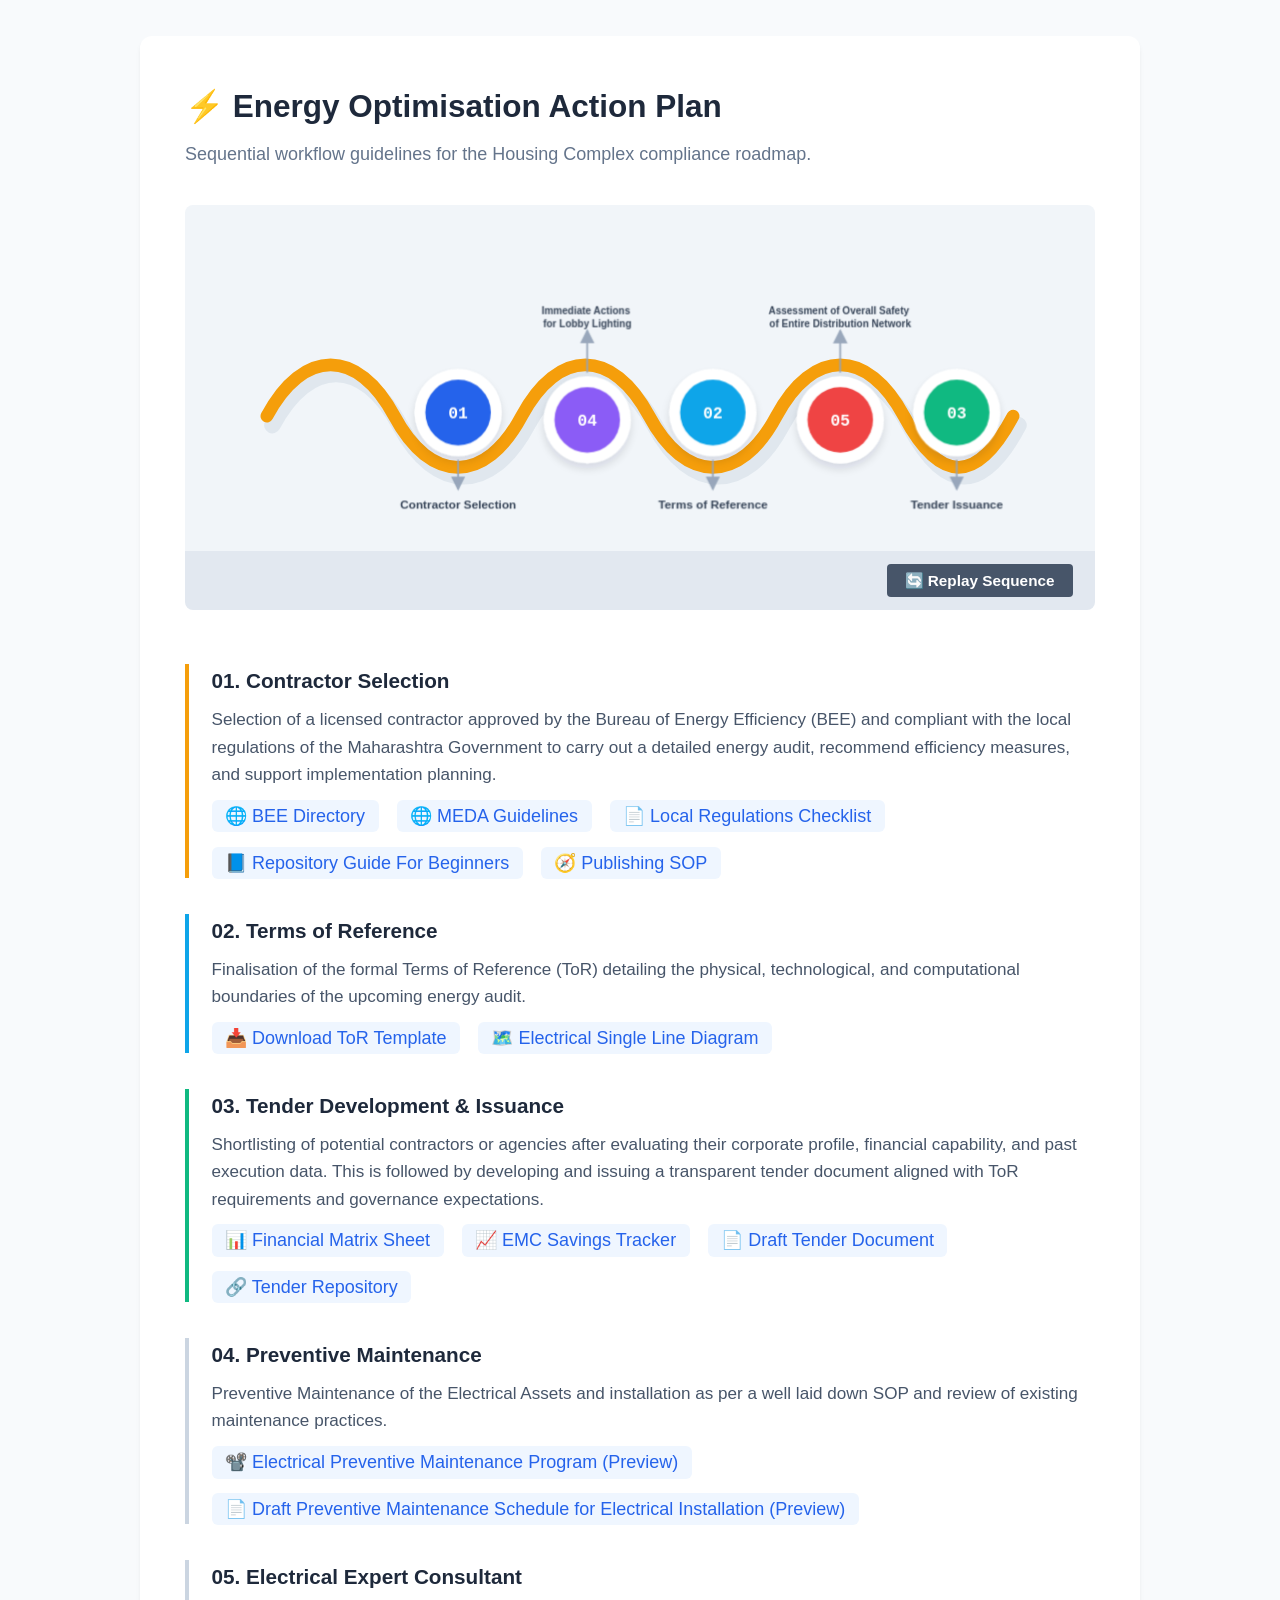
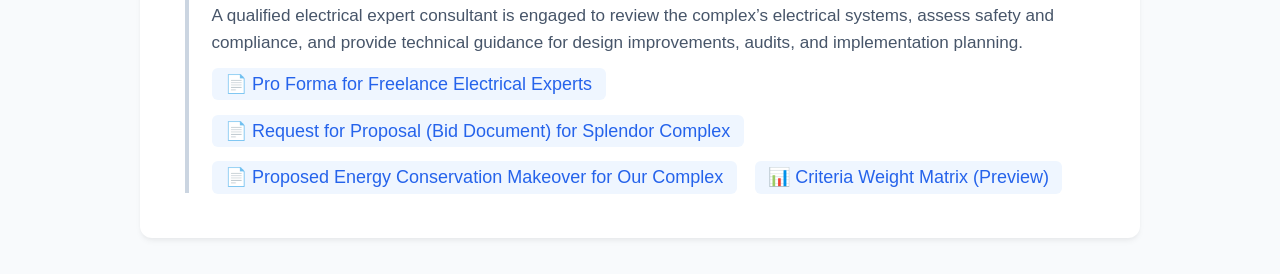
==== index.html @ 807da5ca "Fix missing document links in homepage" ====
<!DOCTYPE html>
<html lang="en">
<head>
  <meta charset="UTF-8">
  <meta name="viewport" content="width=device-width, initial-scale=1.0">
  <meta http-equiv="Content-Security-Policy" content="default-src 'self'; script-src 'self'; style-src 'self'; img-src 'self' data: https:; font-src 'self' data: https:; object-src 'none'; base-uri 'self'; form-action 'self'; frame-ancestors 'none'">
  <meta http-equiv="Referrer-Policy" content="strict-origin-when-cross-origin">
  <meta http-equiv="X-Content-Type-Options" content="nosniff">
  <title>Housing Complex Energy Optimisation Plan</title>
  <link rel="stylesheet" href="./styles.css">
</head>
<body>

  <div class="container">
    <h1>⚡ Energy Optimisation Action Plan</h1>
    <p class="subtitle">Sequential workflow guidelines for the Housing Complex compliance roadmap.</p>

    <!-- Graphic Layout + Controls Wrapper -->
    <div class="graphic-container">
      <div class="graphic-wrapper">
        <svg id="energyWorkflowVisual" xmlns="http://www.w3.org/2000/svg" viewBox="0 0 1000 380">
          <defs>
            <linearGradient id="energyGrad" x1="0%" y1="0%" x2="100%" y2="0%">
              <stop offset="0%" stop-color="#f59e0b" />
              <stop offset="50%" stop-color="#0ea5e9" />
              <stop offset="100%" stop-color="#10b981" />
            </linearGradient>
            <filter id="shadow" x="-20%" y="-20%" width="140%" height="140%">
              <feDropShadow dx="0" dy="6" stdDeviation="5" flood-color="#0f172a" flood-opacity="0.12" />
            </filter>
            <marker id="arrowHead" markerWidth="8" markerHeight="8" refX="7" refY="4" orient="auto">
              <path d="M0,0 L8,4 L0,8 Z" fill="#94a3b8" />
            </marker>
          </defs>

          <path d="M90,220 C130,145 190,145 230,220 C270,295 330,295 370,220 C410,145 470,145 510,220 C550,295 610,295 650,220 C690,145 750,145 790,220 C830,295 870,295 910,220"
            fill="none" stroke="#cbd5e1" stroke-width="18" stroke-linecap="round" stroke-linejoin="round" opacity="0.45" transform="translate(6,22)" />
          <path d="M90,220 C130,145 190,145 230,220 C270,295 330,295 370,220 C410,145 470,145 510,220 C550,295 610,295 650,220 C690,145 750,145 790,220 C830,295 870,295 910,220"
            fill="none" stroke="#f59e0b" stroke-width="14" stroke-linecap="round" stroke-linejoin="round" transform="translate(0,12)" />

          <g transform="translate(300,228)">
            <g id="step1" class="node">
              <circle cx="0" cy="0" r="48" fill="#ffffff" filter="url(#shadow)" />
              <circle cx="0" cy="0" r="36" fill="#2563eb" />
              <text y="2" class="text-num">01</text>
              <line class="desc-arrow" x1="0" y1="52" x2="0" y2="84" />
              <text y="106" class="text-label">Contractor Selection</text>
            </g>
          </g>

          <g transform="translate(580,228)">
            <g id="step2" class="node">
              <circle cx="0" cy="0" r="48" fill="#ffffff" filter="url(#shadow)" />
              <circle cx="0" cy="0" r="36" fill="#0ea5e9" />
              <text y="2" class="text-num">02</text>
              <line class="desc-arrow" x1="0" y1="52" x2="0" y2="84" />
              <text y="106" class="text-label">Terms of Reference</text>
            </g>
          </g>

          <g transform="translate(848,228)">
            <g id="step3" class="node">
              <circle cx="0" cy="0" r="48" fill="#ffffff" filter="url(#shadow)" />
              <circle cx="0" cy="0" r="36" fill="#10b981" />
              <text y="2" class="text-num">03</text>
              <line class="desc-arrow" x1="0" y1="52" x2="0" y2="84" />
              <text y="106" class="text-label">Tender Issuance</text>
            </g>
          </g>

          <g transform="translate(442,236)">
            <g id="step4" class="node">
              <circle cx="0" cy="0" r="48" fill="#ffffff" filter="url(#shadow)" />
              <circle cx="0" cy="0" r="36" fill="#8b5cf6" />
              <text y="2" class="text-num">04</text>
              <line class="desc-arrow" x1="0" y1="-52" x2="0" y2="-98" />
              <text y="-116" class="text-label text-label-small">
                <tspan x="0" dy="0">Immediate Actions</tspan>
                <tspan x="0" dy="14">for Lobby Lighting</tspan>
              </text>
            </g>
          </g>

          <g transform="translate(720,236)">
            <g id="step5" class="node">
              <circle cx="0" cy="0" r="48" fill="#ffffff" filter="url(#shadow)" />
              <circle cx="0" cy="0" r="36" fill="#ef4444" />
              <text y="2" class="text-num">05</text>
              <line class="desc-arrow" x1="0" y1="-52" x2="0" y2="-98" />
              <text y="-116" class="text-label text-label-small">
                <tspan x="0" dy="0">Assessment of Overall Safety</tspan>
                <tspan x="0" dy="14">of Entire Distribution Network</tspan>
              </text>
            </g>
          </g>
        </svg>
      </div>
      <div class="graphic-controls">
        <button id="replayBtn" class="btn-replay">🔄 Replay Sequence</button>
      </div>
    </div>

    <!-- Directory Content Elements -->
    <div class="directory">
      <div class="step-card">
        <div class="step-title">01. Contractor Selection</div>
        <div class="step-scope">Selection of a licensed contractor approved by the Bureau of Energy Efficiency (BEE) and compliant with the local regulations of the Maharashtra Government to carry out a detailed energy audit, recommend efficiency measures, and support implementation planning.</div>
        <ul class="resource-links">
          <li><a href="https://beeindia.gov.in" target="_blank" rel="noopener noreferrer">🌐 BEE Directory</a></li>
          <li><a href="https://maharashtra.gov.in" target="_blank" rel="noopener noreferrer">🌐 MEDA Guidelines</a></li>
          <li><a href="./docs/mh-compliance.md" class="compliance-link">📄 Local Regulations Checklist</a></li>
          <li><a href="./docs/repository-guide.md">📘 Repository Guide For Beginners</a></li>
          <li><a href="./docs/publishing-sop.md">🧭 Publishing SOP</a></li>
        </ul>
      </div>

      <div class="step-card">
        <div class="step-title">02. Terms of Reference</div>
        <div class="step-scope">Finalisation of the formal Terms of Reference (ToR) detailing the physical, technological, and computational boundaries of the upcoming energy audit.</div>
        <ul class="resource-links">
          <li><a href="./templates/tor-template.md">📥 Download ToR Template</a></li>
          <li><a href="./maps/electrical-sld.md">🗺️ Electrical Single Line Diagram</a></li>
        </ul>
      </div>

      <div class="step-card">
        <div class="step-title">03. Tender Development &amp; Issuance</div>
        <div class="step-scope">Shortlisting of potential contractors or agencies after evaluating their corporate profile, financial capability, and past execution data. This is followed by developing and issuing a transparent tender document aligned with ToR requirements and governance expectations.</div>
        <ul class="resource-links">
          <li><a href="./sheets/evaluation-matrix.html">📊 Financial Matrix Sheet</a></li>
          <li><a href="./sheets/EMC_Savings_Tracker.csv">📈 EMC Savings Tracker</a></li>
          <li><a href="./docs/draft-tender.md">📄 Draft Tender Document</a></li>
          <li><a href="https://github.com/deepakmalaysia-pixel/deepakOSEMC" target="_blank" rel="noopener noreferrer">🔗 Tender Repository</a></li>
        </ul>
      </div>

      <div class="step-card">
        <div class="step-title">04. Preventive Maintenance</div>
        <div class="step-scope">Preventive Maintenance of the Electrical Assets and installation as per a well laid down SOP and review of existing maintenance practices.</div>
        <ul class="resource-links">
          <li><a href="https://view.officeapps.live.com/op/view.aspx?src=https%3A%2F%2Fraw.githubusercontent.com%2Fdeepakmalaysia-pixel%2FdeepakOSEMC%2Fmain%2Fpresentations%2FElectrical%2520Preventive%2520Maintenance%2520Program.pptx" target="_blank" rel="noopener noreferrer">📽️ Electrical Preventive Maintenance Program (Preview)</a></li>
          <li><a href="https://view.officeapps.live.com/op/view.aspx?src=https%3A%2F%2Fraw.githubusercontent.com%2Fdeepakmalaysia-pixel%2FdeepakOSEMC%2Fmain%2Fpresentations%2FPreventive%2520Maintenance%2520Schedule%2520of%2520Electrical%2520Installation.docx" target="_blank" rel="noopener noreferrer">📄 Draft Preventive Maintenance Schedule for Electrical Installation (Preview)</a></li>
        </ul>
      </div>

      <div class="step-card">
        <div class="step-title">05. Electrical Expert Consultant</div>
        <div class="step-scope">A qualified electrical expert consultant is engaged to review the complex’s electrical systems, assess safety and compliance, and provide technical guidance for design improvements, audits, and implementation planning.</div>
        <ul class="resource-links">
          <li><a href="./Pro%20Forma%20for%20Freelance%20Electrical%20Experts.pdf">📄 Pro Forma for Freelance Electrical Experts</a></li>
          <li><a href="./Request%20for%20Proposal%20(Bid%20Document)%20for%20Splendor%20Complex.docx">📄 Request for Proposal (Bid Document) for Splendor Complex</a></li>
          <li><a href="./%F0%9F%8F%A2%20Proposed%20Energy%20Conservation%20Makeover%20for%20Our%20Complex.docx">📄 Proposed Energy Conservation Makeover for Our Complex</a></li>
          <li><a href="./sheets/evaluation-matrix.html">📊 Criteria Weight Matrix (Preview)</a></li>
        </ul>
      </div>
    </div>
  </div>

  <script src="./script.js"></script>
</body>
</html>
---- styles.css ----
:root {
  --color-primary: #1e293b;
  --color-text: #334155;
  --color-bg: #f8fafc;
  --color-card-bg: #ffffff;
  --font-stack: -apple-system, BlinkMacSystemFont, 'Segoe UI', Roboto, Helvetica, Arial, sans-serif;
}

html {
  font-size: 18px;
}

* {
  box-sizing: border-box;
  margin: 0;
  padding: 0;
}

body {
  font-family: var(--font-stack);
  background-color: var(--color-bg);
  color: var(--color-text);
  line-height: 1.6;
  padding: 2rem 1rem;
}

.container {
  max-width: 1000px;
  margin: 0 auto;
  background: var(--color-card-bg);
  padding: 2.5rem;
  border-radius: 12px;
  box-shadow: 0 4px 6px -1px rgba(0, 0, 0, 0.05), 0 2px 4px -1px rgba(0, 0, 0, 0.03);
}

h1 {
  color: var(--color-primary);
  font-size: 1.75rem;
  font-weight: 700;
  margin-bottom: 0.5rem;
}

.subtitle {
  color: #64748b;
  font-size: 1rem;
  margin-bottom: 2rem;
}

.graphic-container {
  margin-bottom: 3rem;
}

.graphic-wrapper {
  width: 100%;
  position: relative;
  background: #f1f5f9;
  border-radius: 8px 8px 0 0;
  overflow: hidden;
}

.graphic-wrapper svg {
  display: block;
  width: 100%;
  height: auto;
}

.graphic-controls {
  background: #e2e8f0;
  padding: 0.75rem 1.25rem;
  border-radius: 0 0 8px 8px;
  display: flex;
  justify-content: flex-end;
}

.btn-replay {
  background: #475569;
  color: #ffffff;
  border: none;
  padding: 0.4rem 1rem;
  font-size: 0.85rem;
  font-weight: 600;
  border-radius: 4px;
  cursor: pointer;
  display: inline-flex;
  align-items: center;
  gap: 0.35rem;
  transition: background 0.1s ease;
}

.btn-replay:hover {
  background: #334155;
}

@keyframes popIn {
  0% { transform: scale(0); opacity: 0; }
  60% { transform: scale(1.05); opacity: 1; }
  100% { transform: scale(1); opacity: 1; }
}

@keyframes numIn {
  from { opacity: 0; }
  to { opacity: 1; }
}

.node {
  transform-box: fill-box;
  transform-origin: center center;
  opacity: 0;
}

.animate-step-1 { animation: popIn 0.55s cubic-bezier(0.25, 1, 0.5, 1) 0.15s forwards; }
.animate-step-2 { animation: popIn 0.55s cubic-bezier(0.25, 1, 0.5, 1) 1.15s forwards; }
.animate-step-3 { animation: popIn 0.55s cubic-bezier(0.25, 1, 0.5, 1) 2.15s forwards; }
.animate-step-4 { animation: popIn 0.55s cubic-bezier(0.25, 1, 0.5, 1) 3.15s forwards; }
.animate-step-5 { animation: popIn 0.55s cubic-bezier(0.25, 1, 0.5, 1) 4.15s forwards; }
.animate-step-1 .text-num { animation: numIn 0.09s linear 0.15s forwards; }
.animate-step-2 .text-num { animation: numIn 0.09s linear 1.15s forwards; }
.animate-step-3 .text-num { animation: numIn 0.09s linear 2.15s forwards; }
.animate-step-4 .text-num { animation: numIn 0.09s linear 3.15s forwards; }
.animate-step-5 .text-num { animation: numIn 0.09s linear 4.15s forwards; }

.text-label {
  font-family: var(--font-stack);
  font-size: 13px;
  font-weight: 600;
  fill: #334155;
  text-anchor: middle;
}

.text-label-small {
  font-size: 11px;
}

.desc-arrow {
  stroke: #94a3b8;
  stroke-width: 2;
  opacity: 0.95;
  marker-end: url(#arrowHead);
}

.anchor-line {
  stroke: #94a3b8;
  stroke-width: 2;
  opacity: 0.85;
}

.text-num {
  font-family: monospace;
  font-size: 18px;
  font-weight: bold;
  fill: #ffffff;
  text-anchor: middle;
  dominant-baseline: middle;
  opacity: 0;
}

.directory {
  display: flex;
  flex-direction: column;
  gap: 2rem;
}

.step-card {
  border-left: 4px solid #cbd5e1;
  padding-left: 1.25rem;
}

.step-card:nth-of-type(1) { border-left-color: #f59e0b; }
.step-card:nth-of-type(2) { border-left-color: #0ea5e9; }
.step-card:nth-of-type(3) { border-left-color: #10b981; }

.step-title {
  font-size: 1.15rem;
  font-weight: 600;
  color: var(--color-primary);
  margin-bottom: 0.5rem;
}

.step-scope {
  font-size: 0.95rem;
  margin-bottom: 0.75rem;
  color: #475569;
}

.resource-links {
  list-style: none;
  display: flex;
  flex-wrap: wrap;
  gap: 1rem;
}

.resource-links li a {
  font-size: 1rem;
  color: #2563eb;
  text-decoration: none;
  background: #eff6ff;
  padding: 0.35rem 0.75rem;
  border-radius: 6px;
  font-weight: 500;
  transition: all 0.1s ease;
}

.compliance-link {
  font-size: 1.18rem;
  font-weight: 700;
  padding: 0.45rem 0.9rem;
}

.resource-links li a:hover {
  background: #dbeafe;
  color: #1d4ed8;
}
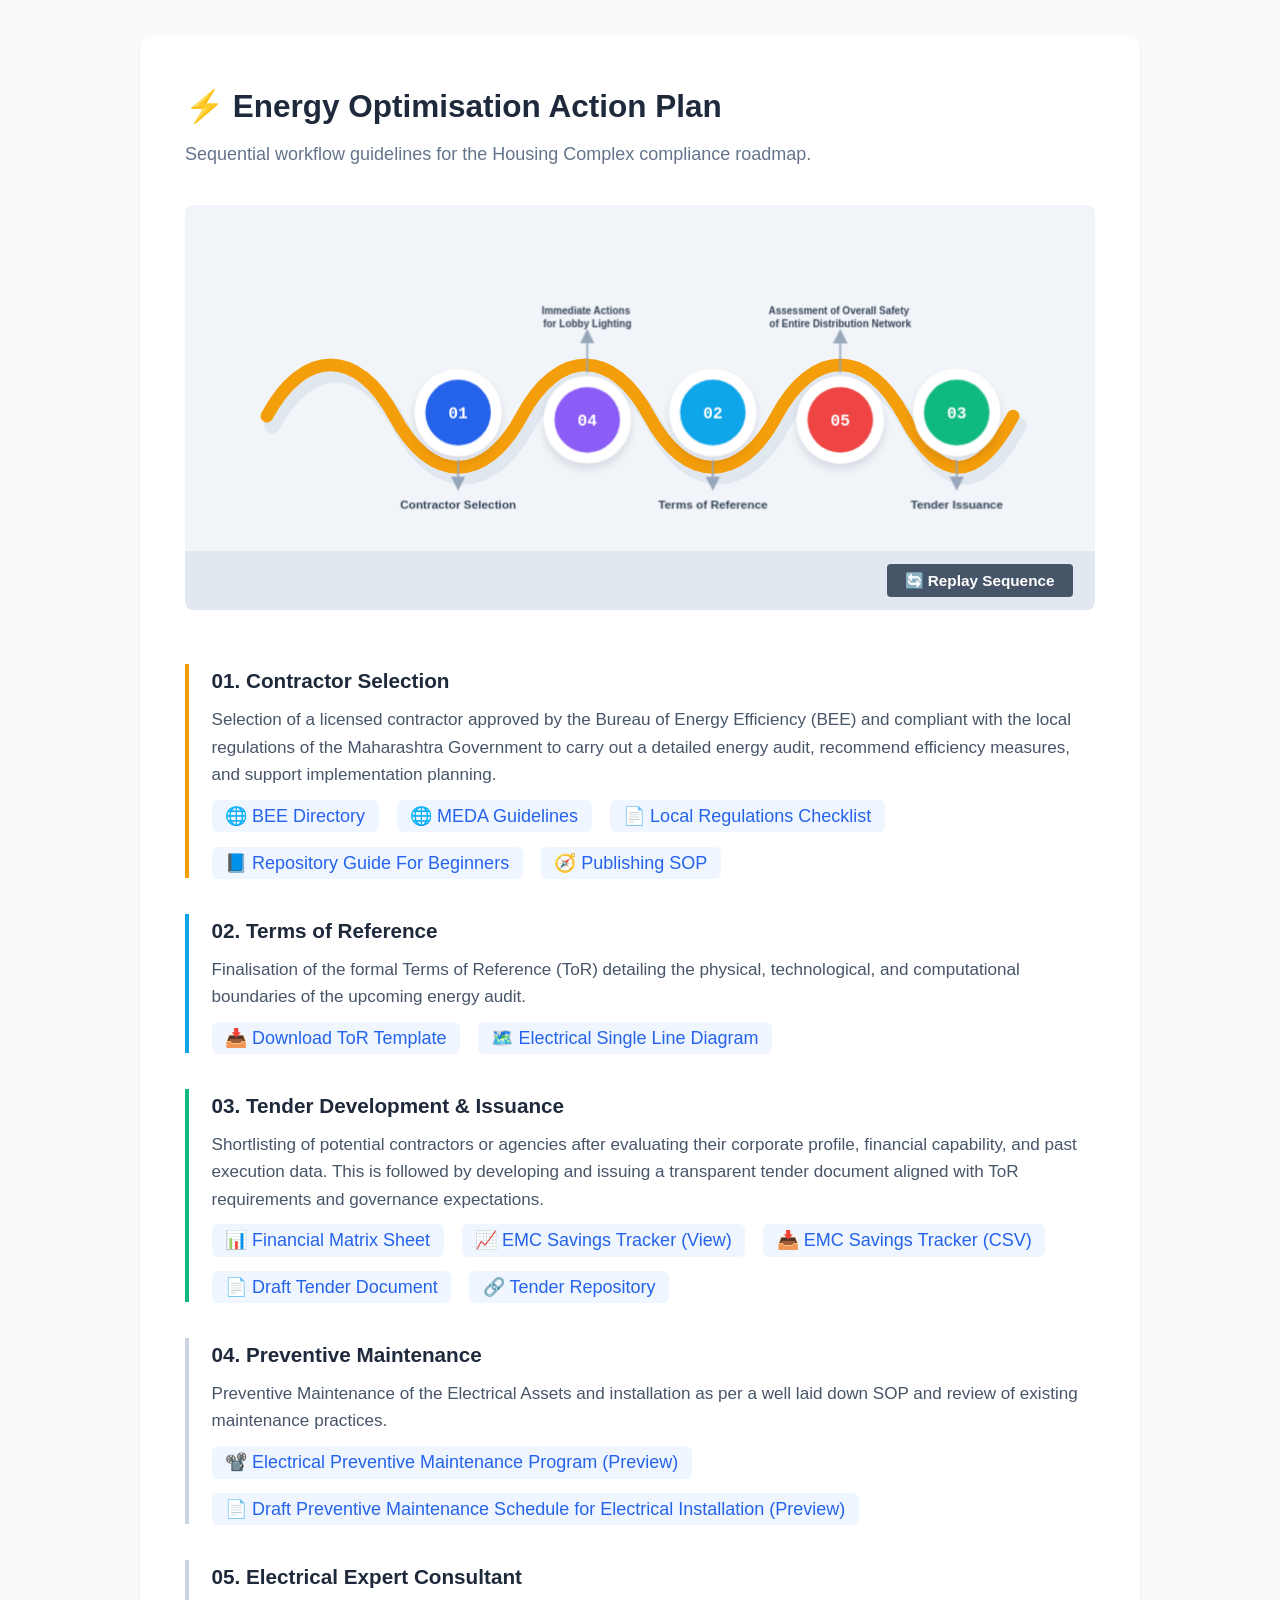
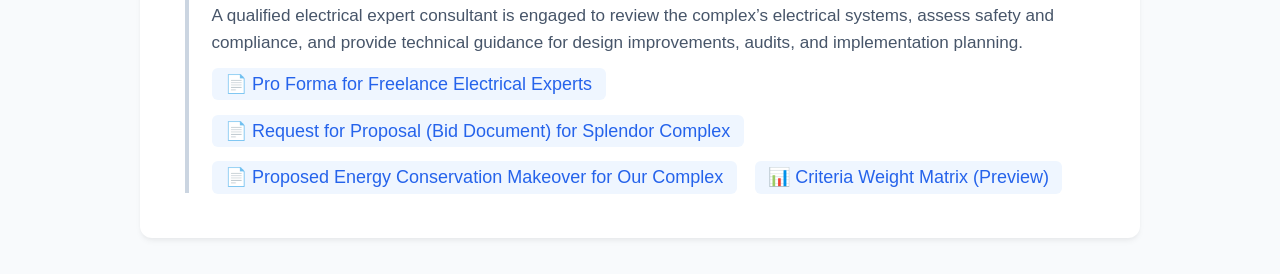
==== commit 1f004008: "Add browser view for EMC tracker and update link" ====
--- a/index.html
+++ b/index.html
@@ -128,7 +128,8 @@
         <div class="step-scope">Shortlisting of potential contractors or agencies after evaluating their corporate profile, financial capability, and past execution data. This is followed by developing and issuing a transparent tender document aligned with ToR requirements and governance expectations.</div>
         <ul class="resource-links">
           <li><a href="./sheets/evaluation-matrix.html">📊 Financial Matrix Sheet</a></li>
-          <li><a href="./sheets/EMC_Savings_Tracker.csv">📈 EMC Savings Tracker</a></li>
+          <li><a href="./sheets/EMC_Savings_Tracker.html">📈 EMC Savings Tracker (View)</a></li>
+          <li><a href="./sheets/EMC_Savings_Tracker.csv">📥 EMC Savings Tracker (CSV)</a></li>
           <li><a href="./docs/draft-tender.md">📄 Draft Tender Document</a></li>
           <li><a href="https://github.com/deepakmalaysia-pixel/deepakOSEMC" target="_blank" rel="noopener noreferrer">🔗 Tender Repository</a></li>
         </ul>
@@ -148,8 +149,8 @@
         <div class="step-scope">A qualified electrical expert consultant is engaged to review the complex’s electrical systems, assess safety and compliance, and provide technical guidance for design improvements, audits, and implementation planning.</div>
         <ul class="resource-links">
           <li><a href="./Pro%20Forma%20for%20Freelance%20Electrical%20Experts.pdf">📄 Pro Forma for Freelance Electrical Experts</a></li>
-          <li><a href="./Request%20for%20Proposal%20(Bid%20Document)%20for%20Splendor%20Complex.docx">📄 Request for Proposal (Bid Document) for Splendor Complex</a></li>
-          <li><a href="./%F0%9F%8F%A2%20Proposed%20Energy%20Conservation%20Makeover%20for%20Our%20Complex.docx">📄 Proposed Energy Conservation Makeover for Our Complex</a></li>
+          <li><a href="./Request%20for%20Proposal%20(Bid%20Document)%20for%20Splendor%20Complex).pdf">📄 Request for Proposal (Bid Document) for Splendor Complex</a></li>
+          <li><a href="./Proposed%20Energy%20Conservation%20Makeover%20for%20Our%20Complex.pdf">📄 Proposed Energy Conservation Makeover for Our Complex</a></li>
           <li><a href="./sheets/evaluation-matrix.html">📊 Criteria Weight Matrix (Preview)</a></li>
         </ul>
       </div>
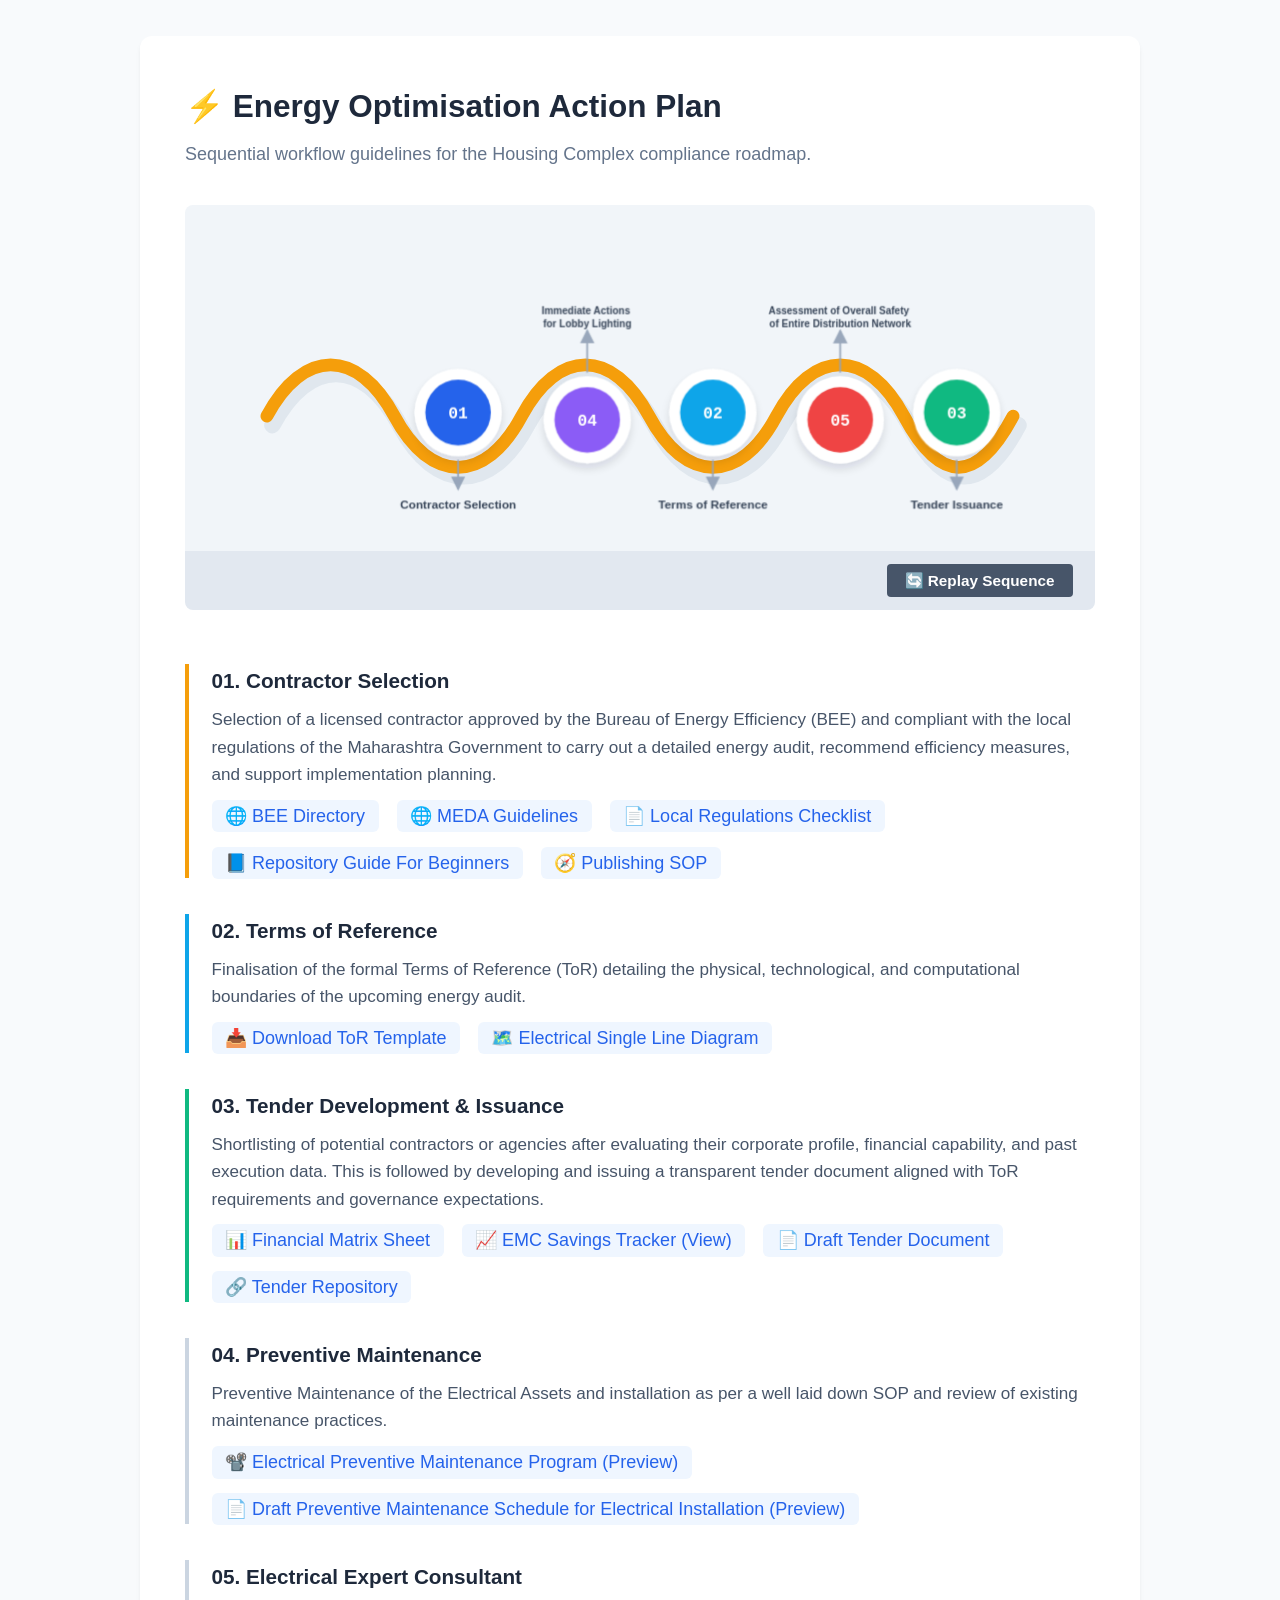
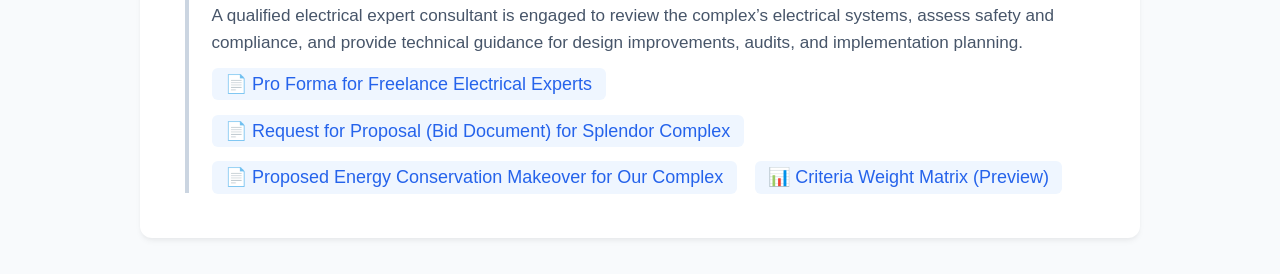
==== commit 734404b1: "Remove tracker CSV link and redundant CSV copy" ====
--- a/index.html
+++ b/index.html
@@ -129,7 +129,6 @@
         <ul class="resource-links">
           <li><a href="./sheets/evaluation-matrix.html">📊 Financial Matrix Sheet</a></li>
           <li><a href="./sheets/EMC_Savings_Tracker.html">📈 EMC Savings Tracker (View)</a></li>
-          <li><a href="./sheets/EMC_Savings_Tracker.csv">📥 EMC Savings Tracker (CSV)</a></li>
           <li><a href="./docs/draft-tender.md">📄 Draft Tender Document</a></li>
           <li><a href="https://github.com/deepakmalaysia-pixel/deepakOSEMC" target="_blank" rel="noopener noreferrer">🔗 Tender Repository</a></li>
         </ul>
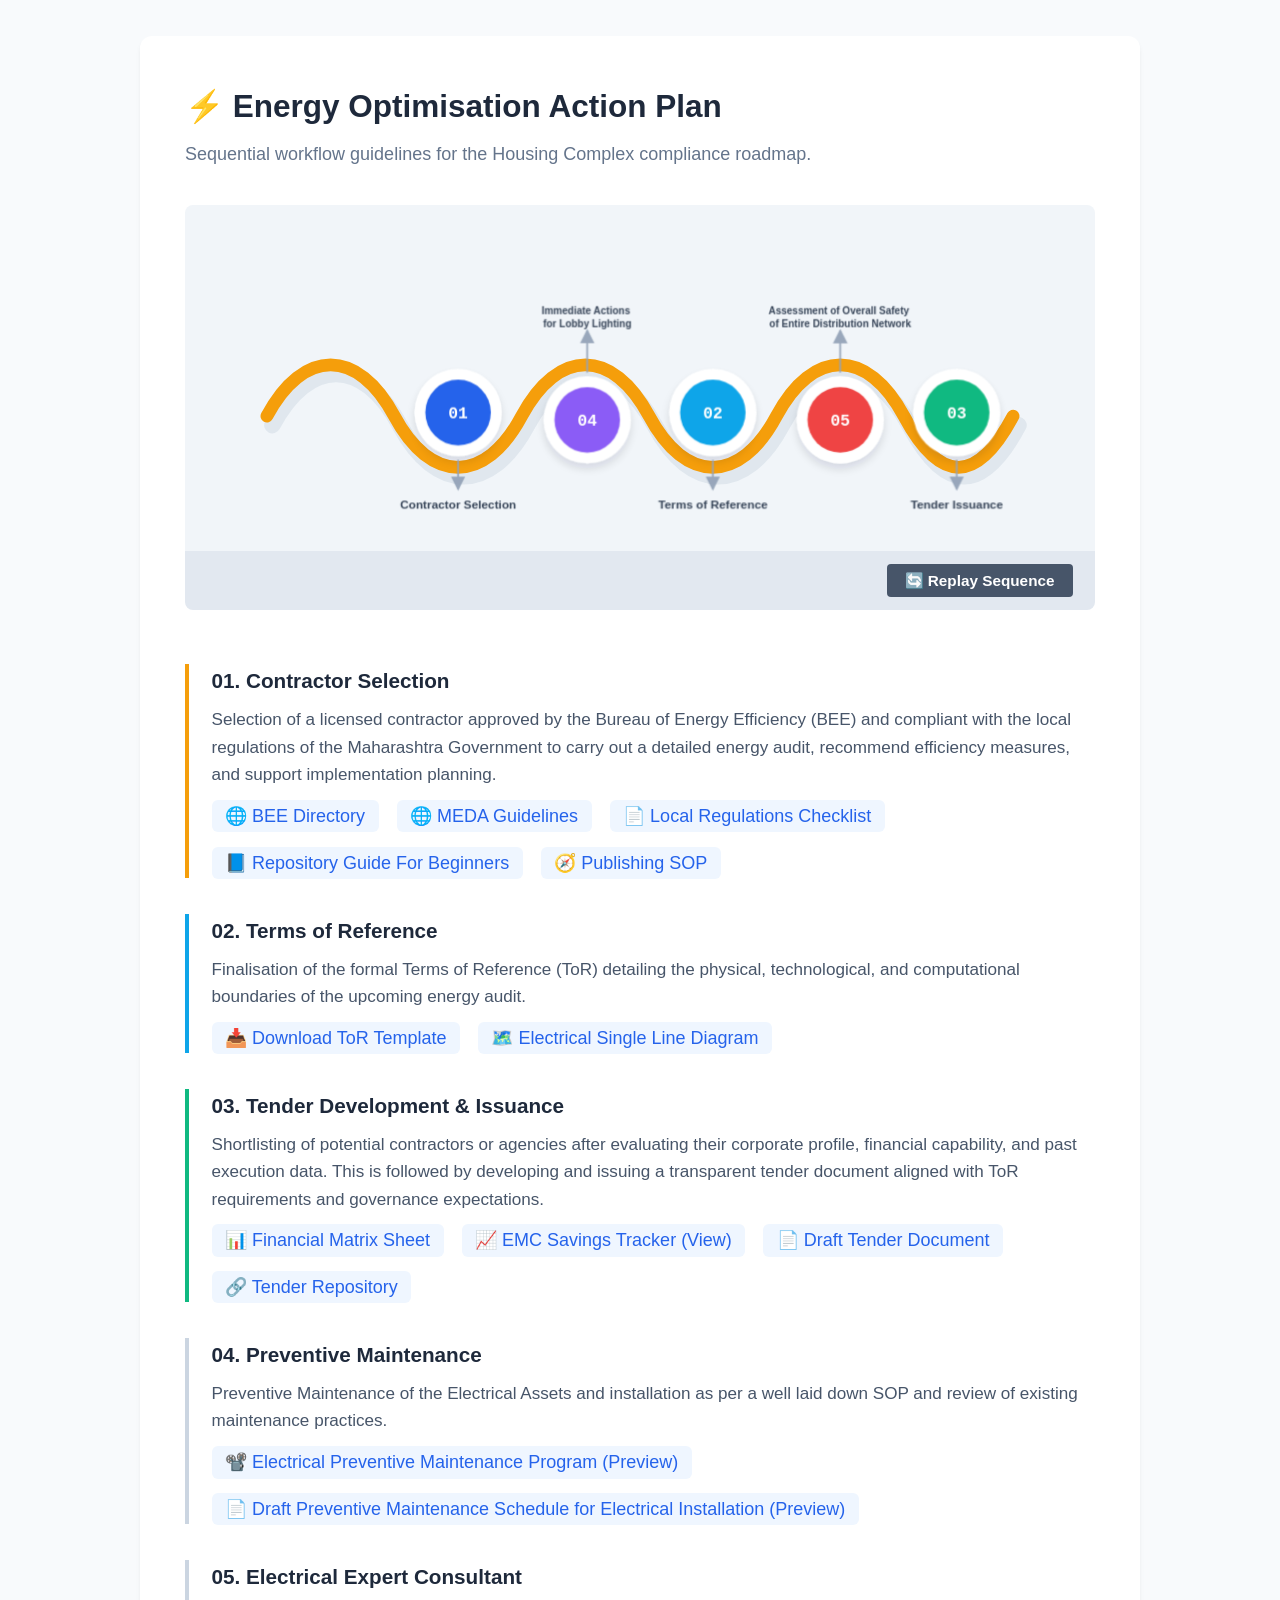
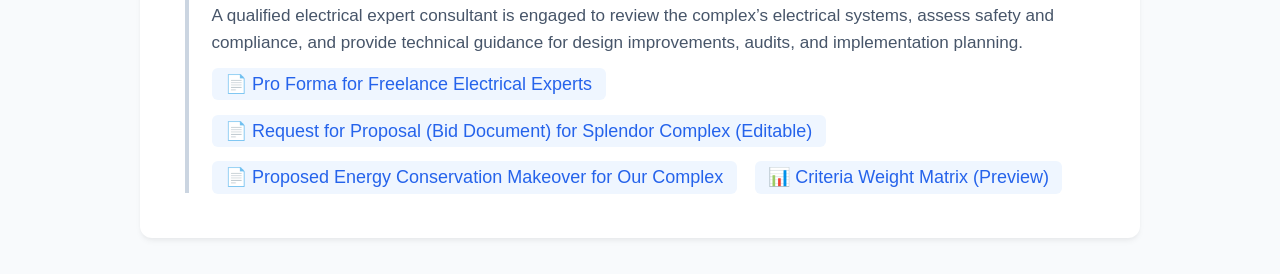
==== commit 86ab4eec: "" ====
--- a/index.html
+++ b/index.html
@@ -148,7 +148,7 @@
         <div class="step-scope">A qualified electrical expert consultant is engaged to review the complex’s electrical systems, assess safety and compliance, and provide technical guidance for design improvements, audits, and implementation planning.</div>
         <ul class="resource-links">
           <li><a href="./Pro%20Forma%20for%20Freelance%20Electrical%20Experts.pdf">📄 Pro Forma for Freelance Electrical Experts</a></li>
-          <li><a href="./Request%20for%20Proposal%20(Bid%20Document)%20for%20Splendor%20Complex).pdf">📄 Request for Proposal (Bid Document) for Splendor Complex</a></li>
+          <li><a href="./Request%20for%20Proposal%20(Bid%20Document)%20for%20Splendor%20Complex.docx">📄 Request for Proposal (Bid Document) for Splendor Complex (Editable)</a></li>
           <li><a href="./Proposed%20Energy%20Conservation%20Makeover%20for%20Our%20Complex.pdf">📄 Proposed Energy Conservation Makeover for Our Complex</a></li>
           <li><a href="./sheets/evaluation-matrix.html">📊 Criteria Weight Matrix (Preview)</a></li>
         </ul>
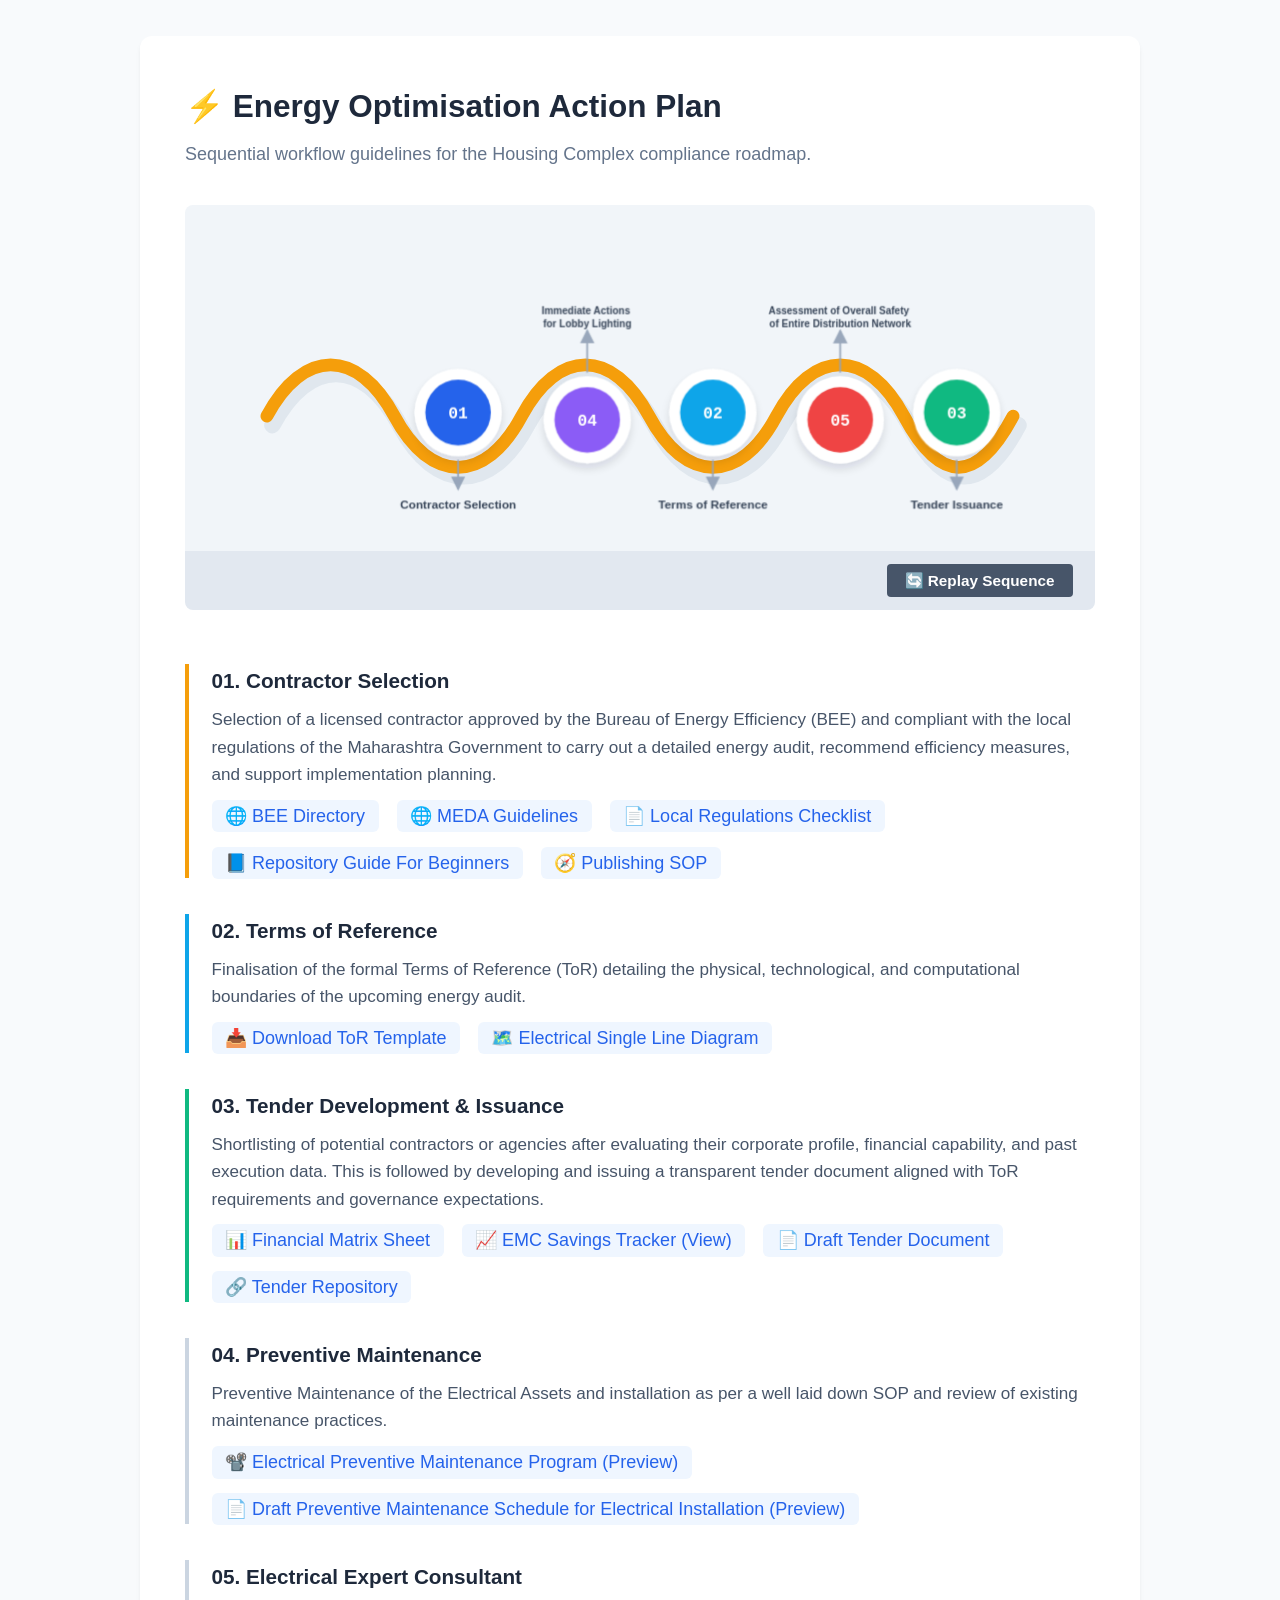
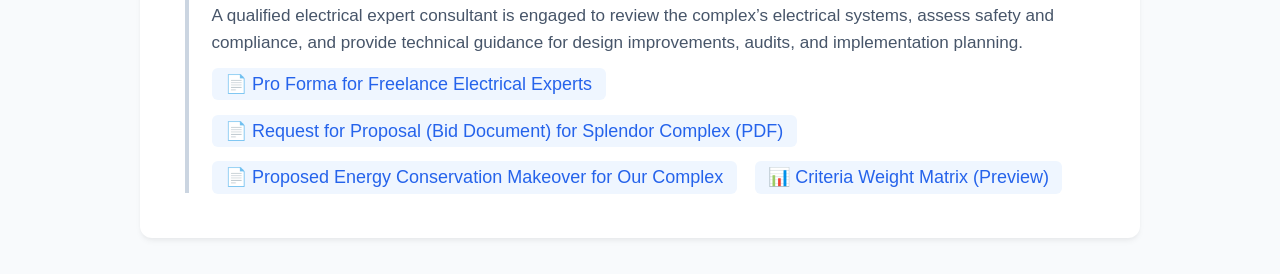
==== commit 389d4fc2: "Update Splendor proposal links to PDF" ====
--- a/index.html
+++ b/index.html
@@ -148,7 +148,7 @@
         <div class="step-scope">A qualified electrical expert consultant is engaged to review the complex’s electrical systems, assess safety and compliance, and provide technical guidance for design improvements, audits, and implementation planning.</div>
         <ul class="resource-links">
           <li><a href="./Pro%20Forma%20for%20Freelance%20Electrical%20Experts.pdf">📄 Pro Forma for Freelance Electrical Experts</a></li>
-          <li><a href="./Request%20for%20Proposal%20(Bid%20Document)%20for%20Splendor%20Complex.docx">📄 Request for Proposal (Bid Document) for Splendor Complex (Editable)</a></li>
+          <li><a href="./Request%20for%20Proposal%20(Bid%20Document)%20for%20Splendor%20Complex.pdf">📄 Request for Proposal (Bid Document) for Splendor Complex (PDF)</a></li>
           <li><a href="./Proposed%20Energy%20Conservation%20Makeover%20for%20Our%20Complex.pdf">📄 Proposed Energy Conservation Makeover for Our Complex</a></li>
           <li><a href="./sheets/evaluation-matrix.html">📊 Criteria Weight Matrix (Preview)</a></li>
         </ul>
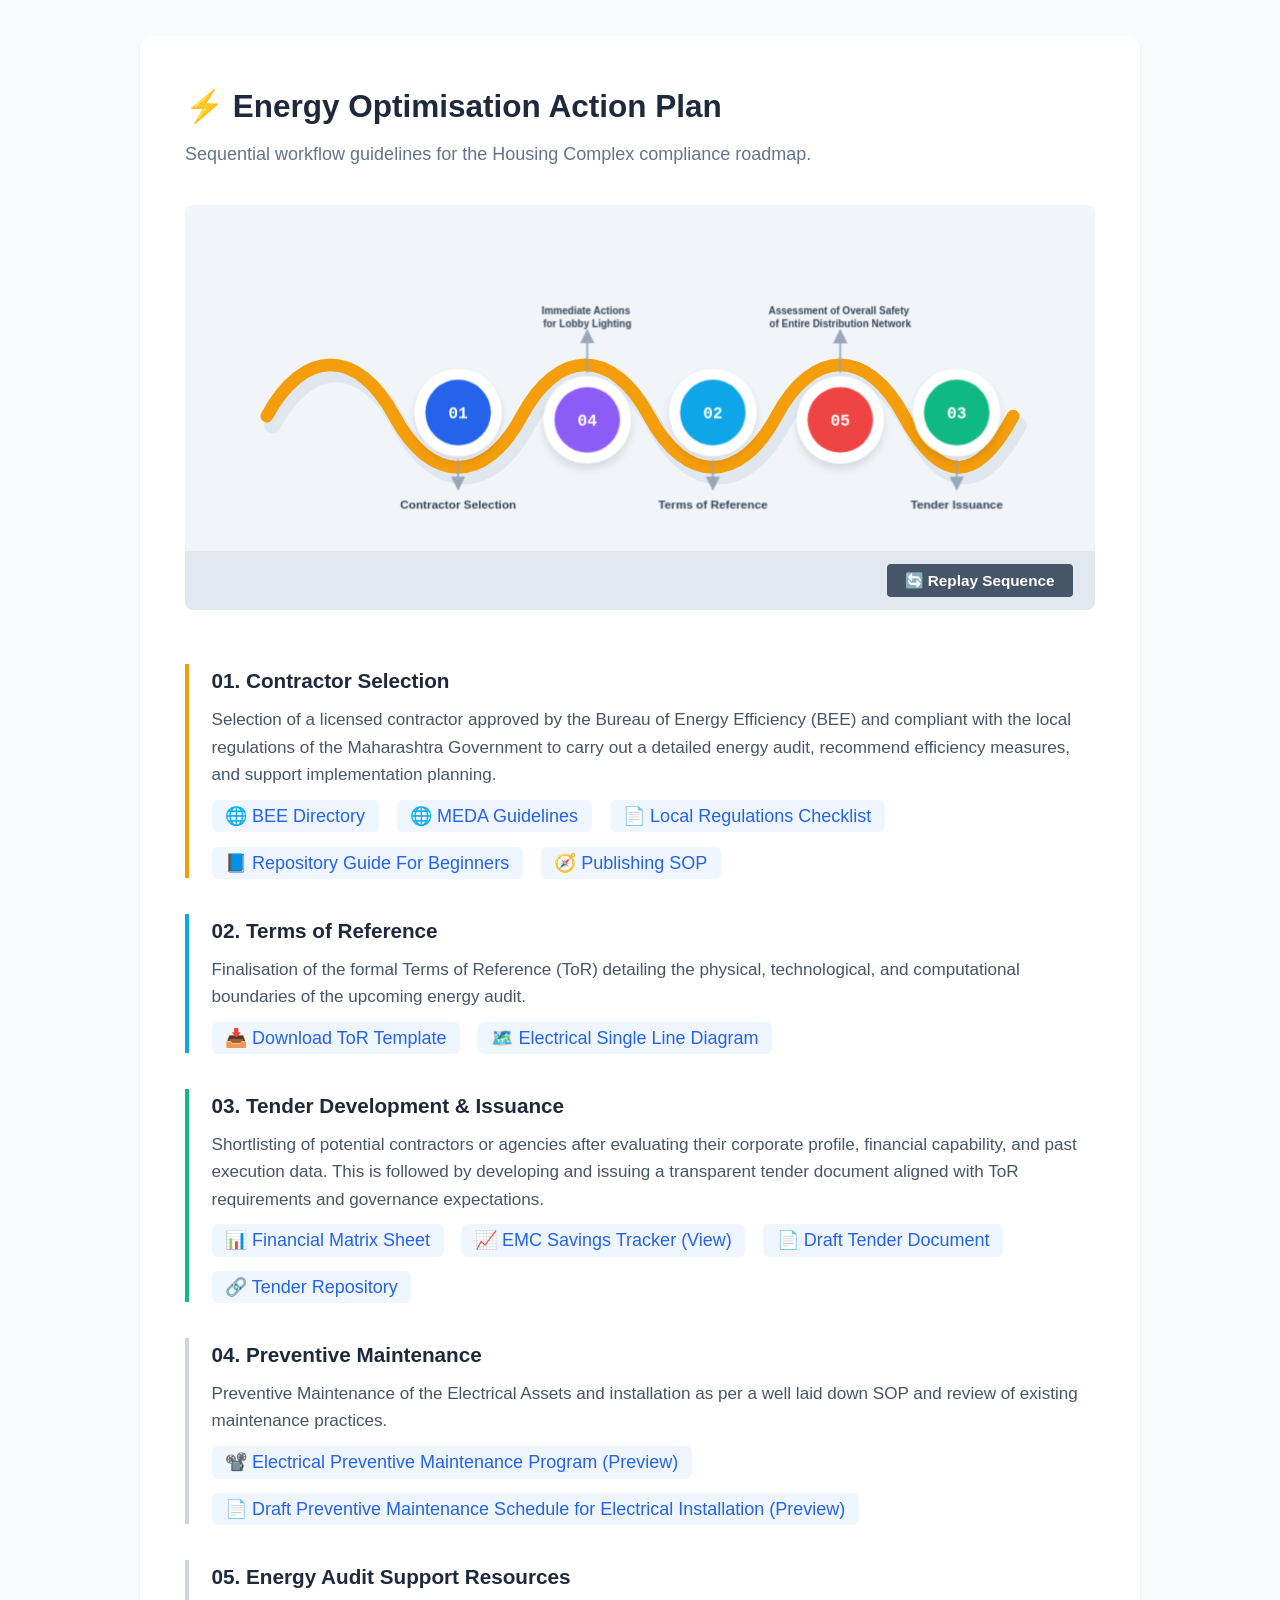
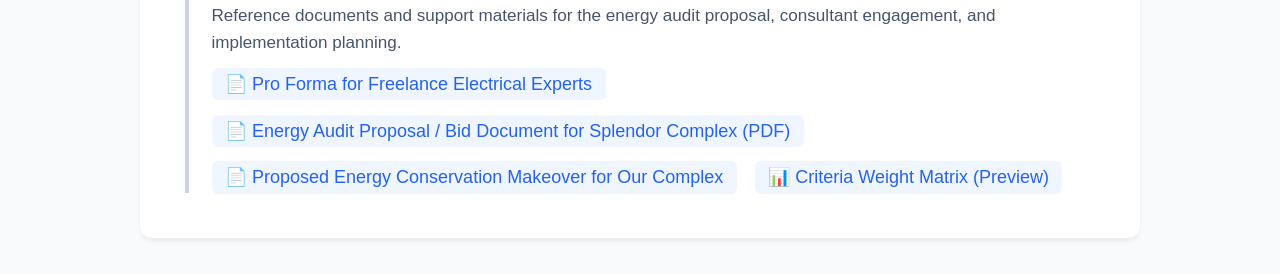
==== commit a6547c5c: "Update Energy Audit proposal wording" ====
--- a/index.html
+++ b/index.html
@@ -144,11 +144,11 @@
       </div>
 
       <div class="step-card">
-        <div class="step-title">05. Electrical Expert Consultant</div>
-        <div class="step-scope">A qualified electrical expert consultant is engaged to review the complex’s electrical systems, assess safety and compliance, and provide technical guidance for design improvements, audits, and implementation planning.</div>
+        <div class="step-title">05. Energy Audit Support Resources</div>
+        <div class="step-scope">Reference documents and support materials for the energy audit proposal, consultant engagement, and implementation planning.</div>
         <ul class="resource-links">
           <li><a href="./Pro%20Forma%20for%20Freelance%20Electrical%20Experts.pdf">📄 Pro Forma for Freelance Electrical Experts</a></li>
-          <li><a href="./Request%20for%20Proposal%20(Bid%20Document)%20for%20Splendor%20Complex.pdf">📄 Request for Proposal (Bid Document) for Splendor Complex (PDF)</a></li>
+          <li><a href="./Request%20for%20Proposal%20(Bid%20Document)%20for%20Splendor%20Complex.pdf">📄 Energy Audit Proposal / Bid Document for Splendor Complex (PDF)</a></li>
           <li><a href="./Proposed%20Energy%20Conservation%20Makeover%20for%20Our%20Complex.pdf">📄 Proposed Energy Conservation Makeover for Our Complex</a></li>
           <li><a href="./sheets/evaluation-matrix.html">📊 Criteria Weight Matrix (Preview)</a></li>
         </ul>
